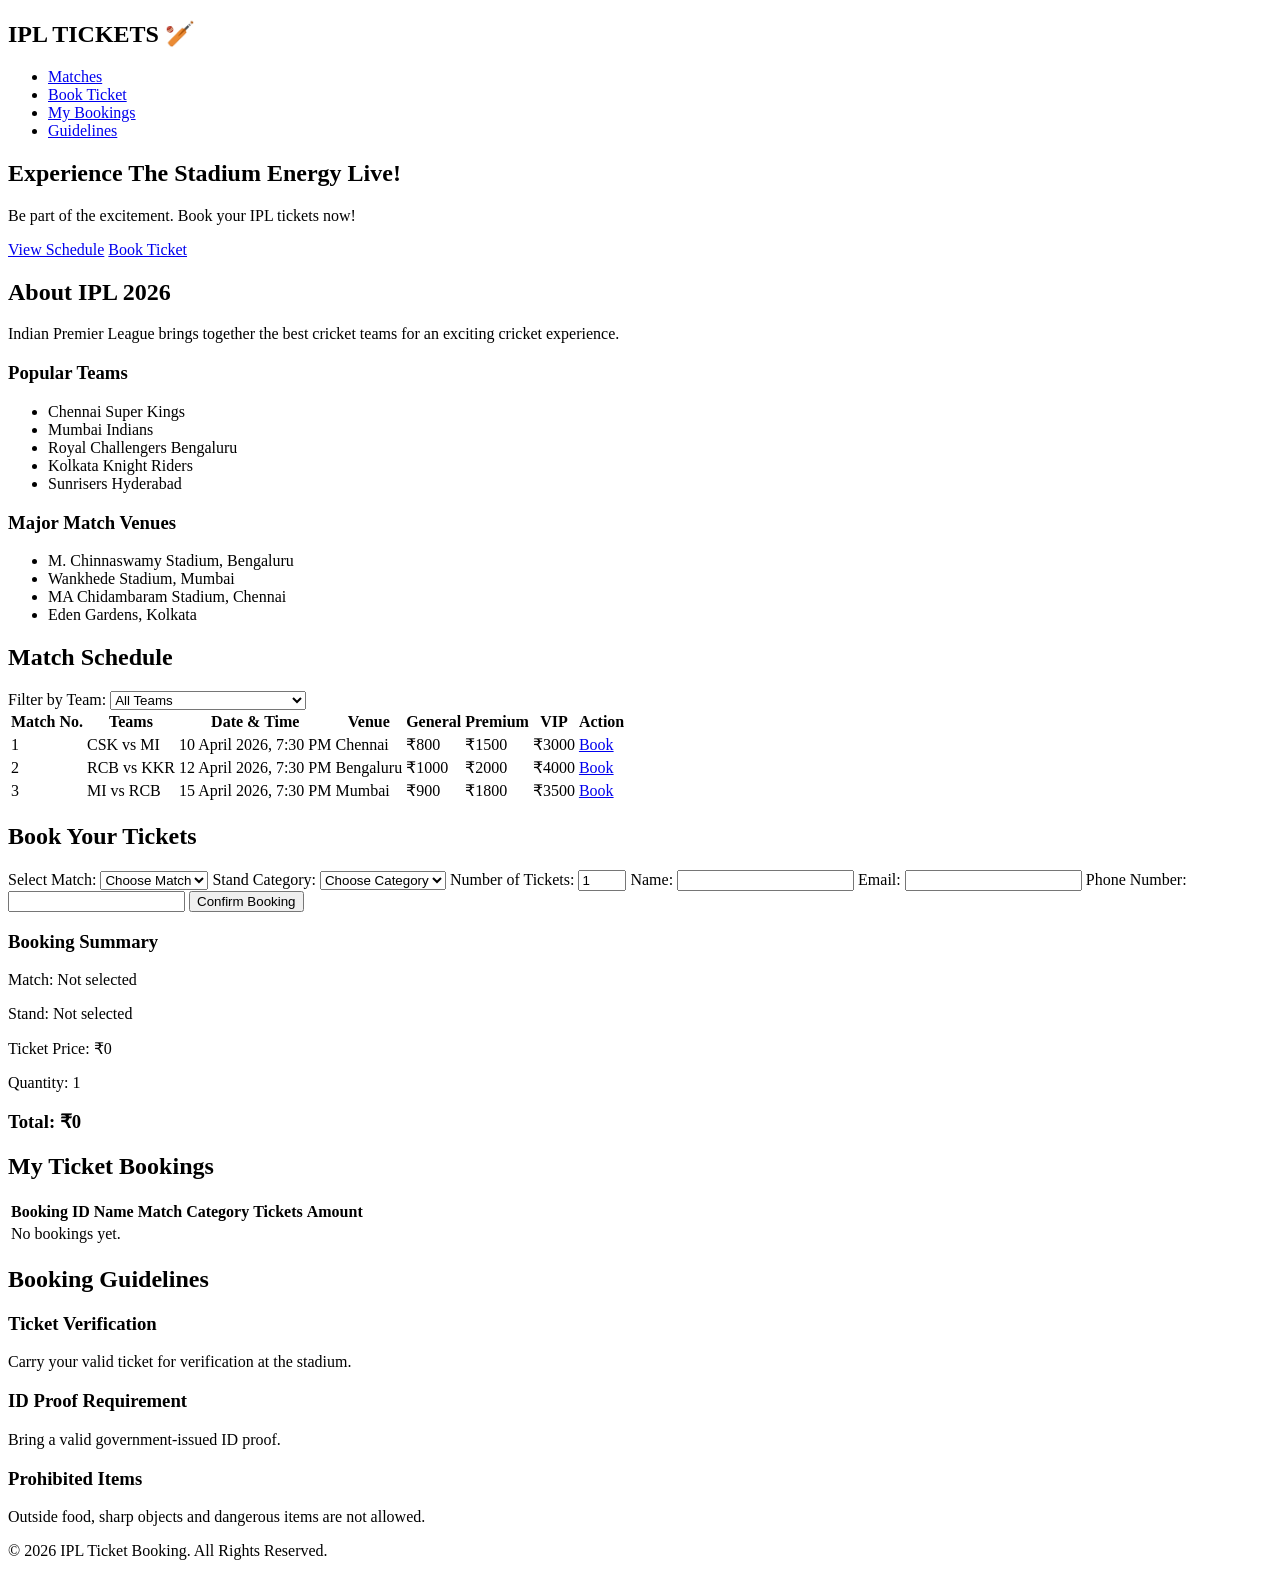
==== index.html @ a8ed9b59 "Complete Activity 1 HTML Structure" ====
<!DOCTYPE html>
<html lang="en">
<head>
    <meta charset="UTF-8">
    <meta name="viewport" content="width=device-width, initial-scale=1.0">
    <title>IPL 2026 Ticket Booking</title>
    <link rel="stylesheet" href="style.css">
</head>
<body>

<!-- Navigation Bar -->
<header>
    <nav>
        <h2>IPL TICKETS 🏏</h2>
        <ul>
            <li><a href="#matches">Matches</a></li>
            <li><a href="#booking">Book Ticket</a></li>
            <li><a href="#mybookings">My Bookings</a></li>
            <li><a href="#guidelines">Guidelines</a></li>
        </ul>
    </nav>
</header>

<!-- Hero Section -->
<section class="hero">
    <h1>Experience The Stadium Energy Live!</h1>
    <p>Be part of the excitement. Book your IPL tickets now!</p>
    <a href="#matches" class="btn">View Schedule</a>
    <a href="#booking" class="btn">Book Ticket</a>
</section>

<!-- About IPL -->
<section class="section" id="about">
    <h2>About IPL 2026</h2>
    <p>Indian Premier League brings together the best cricket teams
       for an exciting cricket experience.</p>

    <h3>Popular Teams</h3>
    <ul>
        <li>Chennai Super Kings</li>
        <li>Mumbai Indians</li>
        <li>Royal Challengers Bengaluru</li>
        <li>Kolkata Knight Riders</li>
        <li>Sunrisers Hyderabad</li>
    </ul>

    <h3>Major Match Venues</h3>
    <ul>
        <li>M. Chinnaswamy Stadium, Bengaluru</li>
        <li>Wankhede Stadium, Mumbai</li>
        <li>MA Chidambaram Stadium, Chennai</li>
        <li>Eden Gardens, Kolkata</li>
    </ul>
</section>

<!-- Match Schedule -->
<section class="section" id="matches">
    <h2>Match Schedule</h2>

    <label for="teamFilter">Filter by Team:</label>
    <select id="teamFilter" onchange="filterMatches()">
        <option value="all">All Teams</option>
        <option value="CSK">Chennai Super Kings</option>
        <option value="MI">Mumbai Indians</option>
        <option value="RCB">Royal Challengers Bengaluru</option>
        <option value="KKR">Kolkata Knight Riders</option>
    </select>

    <div class="table-container">
        <table id="matchTable">
            <thead>
                <tr>
                    <th>Match No.</th>
                    <th>Teams</th>
                    <th>Date & Time</th>
                    <th>Venue</th>
                    <th>General</th>
                    <th>Premium</th>
                    <th>VIP</th>
                    <th>Action</th>
                </tr>
            </thead>
            <tbody>
                <tr data-teams="CSK MI">
                    <td>1</td>
                    <td>CSK vs MI</td>
                    <td>10 April 2026, 7:30 PM</td>
                    <td>Chennai</td>
                    <td>₹800</td>
                    <td>₹1500</td>
                    <td>₹3000</td>
                    <td><a href="#booking" class="book-btn">Book</a></td>
                </tr>

                <tr data-teams="RCB KKR">
                    <td>2</td>
                    <td>RCB vs KKR</td>
                    <td>12 April 2026, 7:30 PM</td>
                    <td>Bengaluru</td>
                    <td>₹1000</td>
                    <td>₹2000</td>
                    <td>₹4000</td>
                    <td><a href="#booking" class="book-btn">Book</a></td>
                </tr>

                <tr data-teams="MI RCB">
                    <td>3</td>
                    <td>MI vs RCB</td>
                    <td>15 April 2026, 7:30 PM</td>
                    <td>Mumbai</td>
                    <td>₹900</td>
                    <td>₹1800</td>
                    <td>₹3500</td>
                    <td><a href="#booking" class="book-btn">Book</a></td>
                </tr>
            </tbody>
        </table>
    </div>
</section>

<!-- Booking Section -->
<section class="section" id="booking">
    <h2>Book Your Tickets</h2>

    <div class="booking-container">
        <form id="bookingForm">
            <label for="match">Select Match:</label>
            <select id="match" required>
                <option value="">Choose Match</option>
                <option value="CSK vs MI">CSK vs MI</option>
                <option value="RCB vs KKR">RCB vs KKR</option>
                <option value="MI vs RCB">MI vs RCB</option>
            </select>

            <label for="stand">Stand Category:</label>
            <select id="stand" required>
                <option value="">Choose Category</option>
                <option value="General">General - ₹800</option>
                <option value="Premium">Premium - ₹1500</option>
                <option value="VIP">VIP - ₹3000</option>
            </select>

            <label for="quantity">Number of Tickets:</label>
            <input type="number" id="quantity" min="1" max="10"
                   value="1" required>

            <label for="name">Name:</label>
            <input type="text" id="name" required>

            <label for="email">Email:</label>
            <input type="email" id="email" required>

            <label for="phone">Phone Number:</label>
            <input type="tel" id="phone" required>

            <button type="submit">Confirm Booking</button>
        </form>

        <!-- Booking Summary -->
        <div class="summary">
            <h3>Booking Summary</h3>
            <p>Match: <span id="summaryMatch">Not selected</span></p>
            <p>Stand: <span id="summaryStand">Not selected</span></p>
            <p>Ticket Price: ₹<span id="summaryPrice">0</span></p>
            <p>Quantity: <span id="summaryQuantity">1</span></p>
            <h3>Total: ₹<span id="total">0</span></h3>
        </div>
    </div>
</section>

<!-- My Bookings -->
<section class="section" id="mybookings">
    <h2>My Ticket Bookings</h2>

    <table>
        <thead>
            <tr>
                <th>Booking ID</th>
                <th>Name</th>
                <th>Match</th>
                <th>Category</th>
                <th>Tickets</th>
                <th>Amount</th>
            </tr>
        </thead>
        <tbody id="bookingRecords">
            <tr>
                <td colspan="6">No bookings yet.</td>
            </tr>
        </tbody>
    </table>
</section>

<!-- Guidelines -->
<section class="section" id="guidelines">
    <h2>Booking Guidelines</h2>

    <div class="guideline-container">
        <div class="card">
            <h3>Ticket Verification</h3>
            <p>Carry your valid ticket for verification at the stadium.</p>
        </div>

        <div class="card">
            <h3>ID Proof Requirement</h3>
            <p>Bring a valid government-issued ID proof.</p>
        </div>

        <div class="card">
            <h3>Prohibited Items</h3>
            <p>Outside food, sharp objects and dangerous items are not allowed.</p>
        </div>
    </div>
</section>

<!-- Footer -->
<footer>
    <p>&copy; 2026 IPL Ticket Booking. All Rights Reserved.</p>
</footer>

<script>
// Team Filter
function filterMatches() {
    let filter = document.getElementById("teamFilter").value;
    let rows = document.querySelectorAll("#matchTable tbody tr");

    rows.forEach(row => {
        let teams = row.dataset.teams;
        row.style.display =
            filter === "all" || teams.includes(filter) ? "" : "none";
    });
}

// Ticket Prices
const prices = {
    General: 800,
    Premium: 1500,
    VIP: 3000
};

// Update Booking Summary
function updateSummary() {
    let match = document.getElementById("match").value;
    let stand = document.getElementById("stand").value;
    let quantity = Number(document.getElementById("quantity").value) || 0;
    let price = prices[stand] || 0;

    document.getElementById("summaryMatch").textContent =
        match || "Not selected";
    document.getElementById("summaryStand").textContent =
        stand || "Not selected";
    document.getElementById("summaryPrice").textContent = price;
    document.getElementById("summaryQuantity").textContent = quantity;
    document.getElementById("total").textContent = price * quantity;
}

document.getElementById("bookingForm").addEventListener("input", updateSummary);

// Save Booking in Table
document.getElementById("bookingForm").addEventListener("submit", function(e) {
    e.preventDefault();

    let match = document.getElementById("match").value;
    let stand = document.getElementById("stand").value;
    let quantity = Number(document.getElementById("quantity").value);
    let name = document.getElementById("name").value;
    let amount = prices[stand] * quantity;

    let table = document.getElementById("bookingRecords");

    if (table.querySelector("td[colspan]")) {
        table.innerHTML = "";
    }

    let row = table.insertRow();
    row.innerHTML = `
        <td>${Date.now()}</td>
        <td></td>
        <td></td>
        <td></td>
        <td>${quantity}</td>
        <td>₹${amount}</td>
    `;

    row.cells[1].textContent = name;
    row.cells[2].textContent = match;
    row.cells[3].textContent = stand;

    alert("Booking added successfully!");
    this.reset();
    updateSummary();
});

updateSummary();
</script>

</body>
</html>
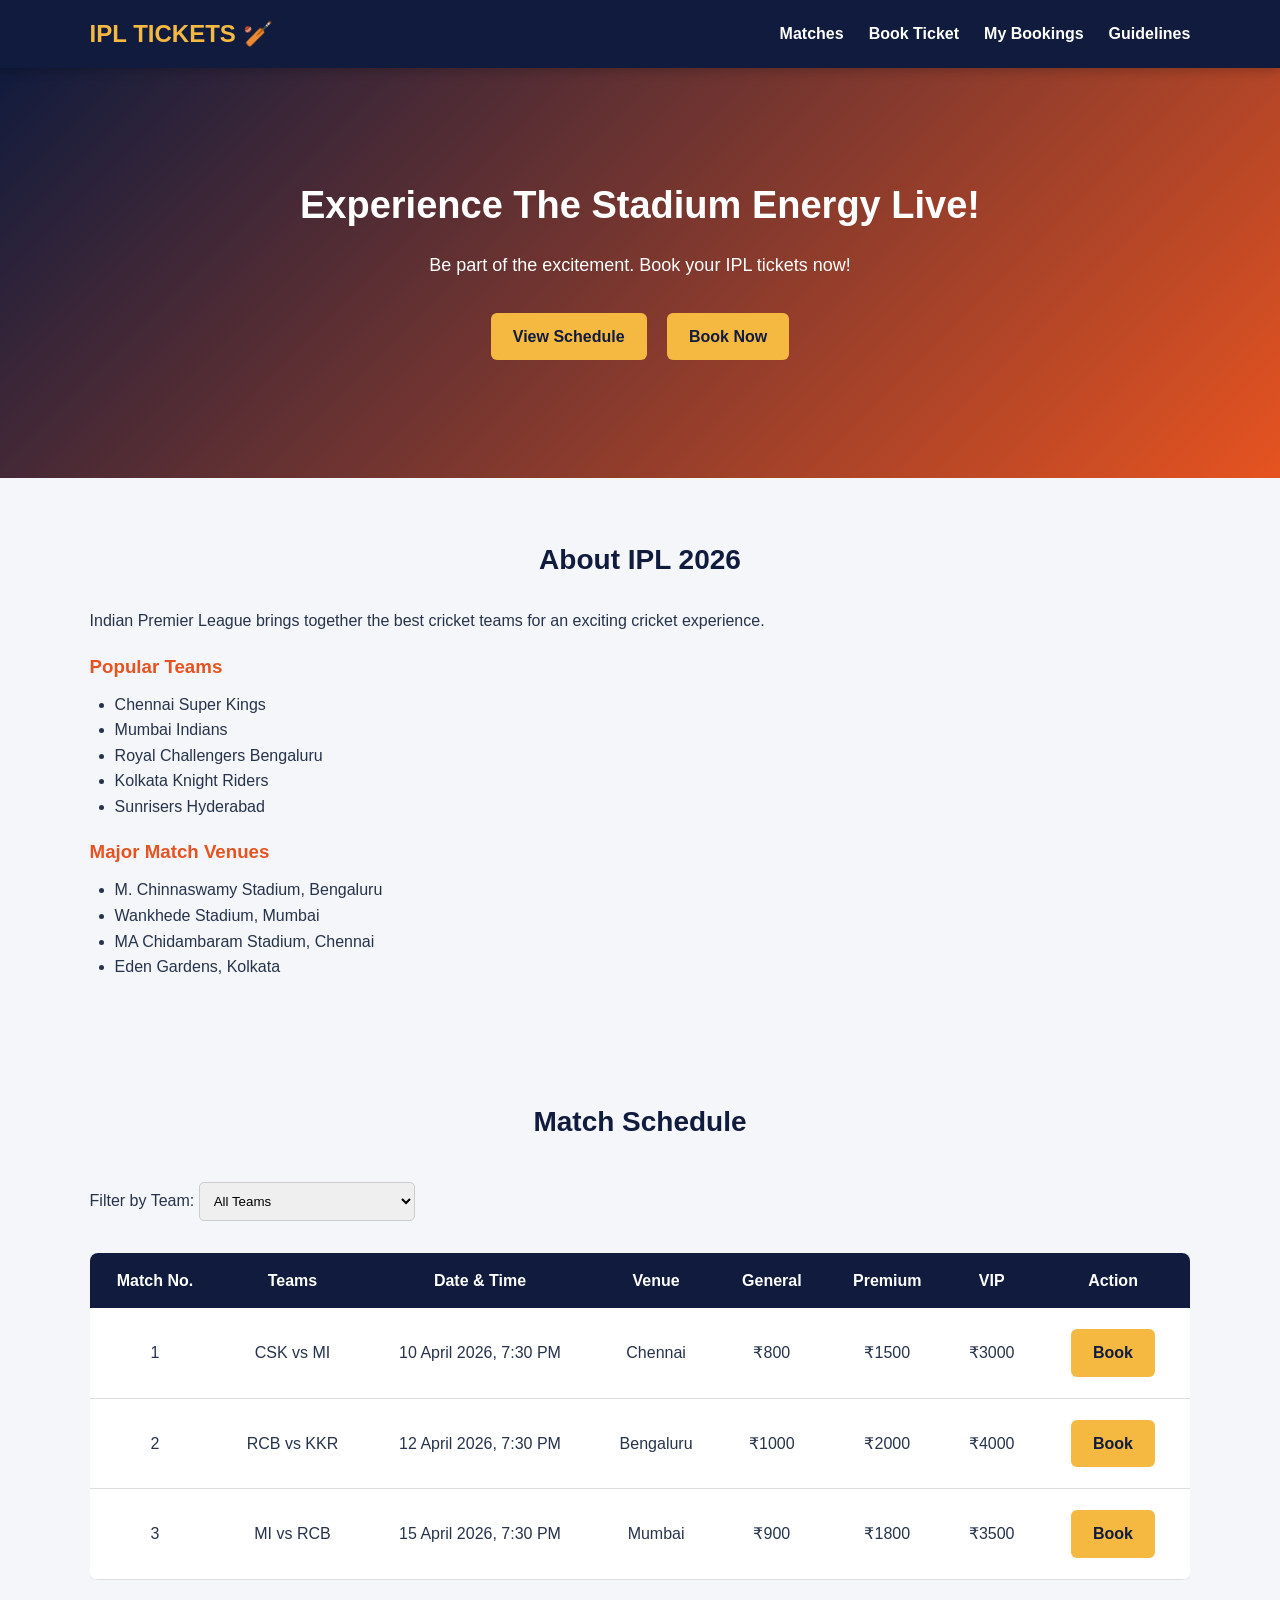
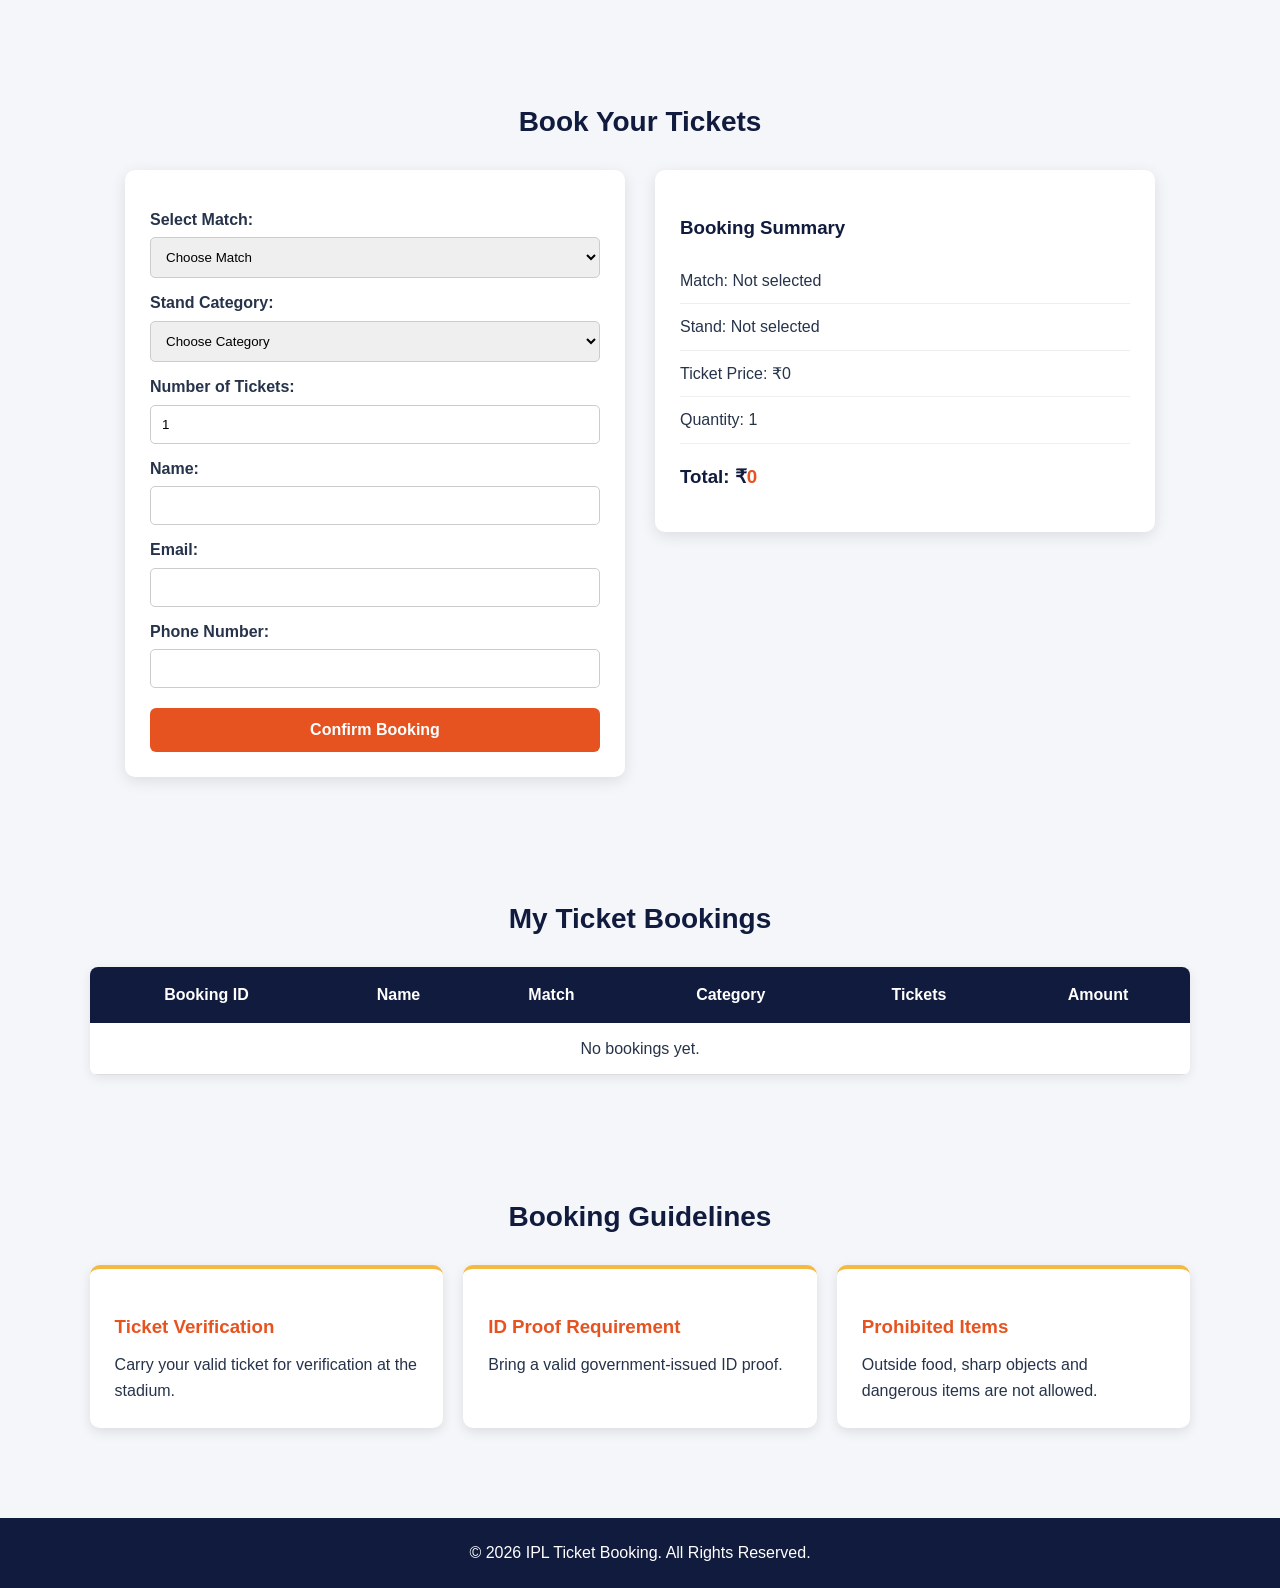
==== commit e4c18aa6: "Complete Activity 3 Booking Form with HTML5 Validation" ====
--- a/index.html
+++ b/index.html
@@ -1,3 +1,6 @@
+
+
+
 
 <!DOCTYPE html>
 <html lang="en">
@@ -15,7 +18,7 @@
         <h2>IPL TICKETS 🏏</h2>
         <ul>
             <li><a href="#matches">Matches</a></li>
-            <li><a href="#booking">Book Ticket</a></li>
+            <li><a href="booking.html">Book Ticket</a></li>
             <li><a href="#mybookings">My Bookings</a></li>
             <li><a href="#guidelines">Guidelines</a></li>
         </ul>
@@ -27,14 +30,16 @@
     <h1>Experience The Stadium Energy Live!</h1>
     <p>Be part of the excitement. Book your IPL tickets now!</p>
     <a href="#matches" class="btn">View Schedule</a>
-    <a href="#booking" class="btn">Book Ticket</a>
+    <a href="booking.html" class="btn">Book Now</a>
 </section>
 
 <!-- About IPL -->
 <section class="section" id="about">
     <h2>About IPL 2026</h2>
-    <p>Indian Premier League brings together the best cricket teams
-       for an exciting cricket experience.</p>
+    <p>
+        Indian Premier League brings together the best cricket teams
+        for an exciting cricket experience.
+    </p>
 
     <h3>Popular Teams</h3>
     <ul>
@@ -81,6 +86,7 @@
                     <th>Action</th>
                 </tr>
             </thead>
+
             <tbody>
                 <tr data-teams="CSK MI">
                     <td>1</td>
@@ -90,7 +96,7 @@
                     <td>₹800</td>
                     <td>₹1500</td>
                     <td>₹3000</td>
-                    <td><a href="#booking" class="book-btn">Book</a></td>
+                    <td><a href="booking.html" class="book-btn">Book</a></td>
                 </tr>
 
                 <tr data-teams="RCB KKR">
@@ -101,7 +107,7 @@
                     <td>₹1000</td>
                     <td>₹2000</td>
                     <td>₹4000</td>
-                    <td><a href="#booking" class="book-btn">Book</a></td>
+                    <td><a href="booking.html" class="book-btn">Book</a></td>
                 </tr>
 
                 <tr data-teams="MI RCB">
@@ -112,7 +118,7 @@
                     <td>₹900</td>
                     <td>₹1800</td>
                     <td>₹3500</td>
-                    <td><a href="#booking" class="book-btn">Book</a></td>
+                    <td><a href="booking.html" class="book-btn">Book</a></td>
                 </tr>
             </tbody>
         </table>
@@ -124,7 +130,9 @@
     <h2>Book Your Tickets</h2>
 
     <div class="booking-container">
+
         <form id="bookingForm">
+
             <label for="match">Select Match:</label>
             <select id="match" required>
                 <option value="">Choose Match</option>
@@ -155,6 +163,7 @@
             <input type="tel" id="phone" required>
 
             <button type="submit">Confirm Booking</button>
+
         </form>
 
         <!-- Booking Summary -->
@@ -166,6 +175,7 @@
             <p>Quantity: <span id="summaryQuantity">1</span></p>
             <h3>Total: ₹<span id="total">0</span></h3>
         </div>
+
     </div>
 </section>
 
@@ -184,6 +194,7 @@
                 <th>Amount</th>
             </tr>
         </thead>
+
         <tbody id="bookingRecords">
             <tr>
                 <td colspan="6">No bookings yet.</td>
@@ -197,6 +208,7 @@
     <h2>Booking Guidelines</h2>
 
     <div class="guideline-container">
+
         <div class="card">
             <h3>Ticket Verification</h3>
             <p>Carry your valid ticket for verification at the stadium.</p>
@@ -211,6 +223,7 @@
             <h3>Prohibited Items</h3>
             <p>Outside food, sharp objects and dangerous items are not allowed.</p>
         </div>
+
     </div>
 </section>
 
@@ -220,6 +233,7 @@
 </footer>
 
 <script>
+
 // Team Filter
 function filterMatches() {
     let filter = document.getElementById("teamFilter").value;
@@ -227,6 +241,7 @@
 
     rows.forEach(row => {
         let teams = row.dataset.teams;
+
         row.style.display =
             filter === "all" || teams.includes(filter) ? "" : "none";
     });
@@ -248,8 +263,10 @@
 
     document.getElementById("summaryMatch").textContent =
         match || "Not selected";
+
     document.getElementById("summaryStand").textContent =
         stand || "Not selected";
+
     document.getElementById("summaryPrice").textContent = price;
     document.getElementById("summaryQuantity").textContent = quantity;
     document.getElementById("total").textContent = price * quantity;
@@ -274,6 +291,7 @@
     }
 
     let row = table.insertRow();
+
     row.innerHTML = `
         <td>${Date.now()}</td>
         <td></td>
@@ -288,11 +306,13 @@
     row.cells[3].textContent = stand;
 
     alert("Booking added successfully!");
+
     this.reset();
     updateSummary();
 });
 
 updateSummary();
+
 </script>
 
 </body>
--- a/style.css
+++ b/style.css
@@ -0,0 +1,310 @@
+
+/* ===== CSS VARIABLES ===== */
+:root {
+    --primary: #101b3d;
+    --accent: #f5b942;
+    --orange: #e65320;
+    --background: #f4f6fa;
+    --text: #26334a;
+    --white: #ffffff;
+}
+
+/* ===== GENERAL STYLING ===== */
+* {
+    margin: 0;
+    padding: 0;
+    box-sizing: border-box;
+    font-family: Arial, sans-serif;
+}
+
+html {
+    scroll-behavior: smooth;
+    scroll-padding-top: 90px;
+}
+
+body {
+    background: var(--background);
+    color: var(--text);
+    line-height: 1.6;
+}
+
+/* ===== NAVIGATION BAR ===== */
+header {
+    background: var(--primary);
+    position: fixed;
+    top: 0;
+    left: 0;
+    width: 100%;
+    z-index: 1000;
+    box-shadow: 0 3px 10px rgba(0,0,0,0.2);
+}
+
+nav {
+    display: flex;
+    justify-content: space-between;
+    align-items: center;
+    padding: 15px 7%;
+}
+
+nav h2 {
+    color: var(--accent);
+}
+
+nav ul {
+    display: flex;
+    list-style: none;
+    gap: 25px;
+}
+
+nav ul li a {
+    color: var(--white);
+    text-decoration: none;
+    font-weight: bold;
+    transition: 0.3s;
+}
+
+nav ul li a:hover {
+    color: var(--accent);
+}
+
+/* ===== HERO SECTION ===== */
+.hero {
+    margin-top: 65px;
+    min-height: 400px;
+    background: linear-gradient(
+        135deg,
+        var(--primary),
+        var(--orange)
+    );
+    color: var(--white);
+    text-align: center;
+    padding: 110px 20px;
+}
+
+.hero h1 {
+    font-size: 38px;
+    margin-bottom: 15px;
+}
+
+.hero p {
+    margin-bottom: 25px;
+    font-size: 18px;
+}
+
+/* ===== BUTTONS ===== */
+.btn, .book-btn {
+    display: inline-block;
+    background: var(--accent);
+    color: var(--primary);
+    padding: 11px 22px;
+    margin: 8px;
+    border-radius: 6px;
+    text-decoration: none;
+    font-weight: bold;
+    transition: 0.3s;
+}
+
+.btn:hover, .book-btn:hover {
+    background: var(--white);
+    transform: translateY(-3px);
+}
+
+/* ===== GENERAL SECTIONS ===== */
+.section {
+    padding: 60px 7%;
+}
+
+.section h2 {
+    color: var(--primary);
+    text-align: center;
+    margin-bottom: 25px;
+    font-size: 28px;
+}
+
+.section h3 {
+    color: var(--orange);
+    margin: 18px 0 10px;
+}
+
+.section ul {
+    padding-left: 25px;
+}
+
+/* ===== MATCH TABLE ===== */
+.table-container {
+    overflow-x: auto;
+    margin-top: 20px;
+}
+
+table {
+    width: 100%;
+    border-collapse: collapse;
+    background: var(--white);
+    box-shadow: 0 3px 12px rgba(0,0,0,0.08);
+    border-radius: 8px;
+    overflow: hidden;
+}
+
+th {
+    background: var(--primary);
+    color: var(--white);
+    padding: 15px;
+}
+
+td {
+    padding: 13px;
+    text-align: center;
+    border-bottom: 1px solid #ddd;
+}
+
+tr:hover {
+    background: #fff5df;
+}
+
+/* ===== TEAM FILTER ===== */
+#teamFilter {
+    padding: 10px;
+    margin: 12px 0;
+    border: 1px solid #ccc;
+    border-radius: 5px;
+}
+
+/* ===== BOOKING SECTION ===== */
+.booking-container {
+    display: flex;
+    gap: 30px;
+    align-items: flex-start;
+    justify-content: center;
+    flex-wrap: wrap;
+}
+
+form, .summary {
+    background: var(--white);
+    padding: 25px;
+    border-radius: 10px;
+    box-shadow: 0 4px 15px rgba(0,0,0,0.1);
+    flex: 1;
+    min-width: 280px;
+    max-width: 500px;
+}
+
+form label {
+    display: block;
+    margin: 12px 0 5px;
+    font-weight: bold;
+}
+
+form input, form select {
+    width: 100%;
+    padding: 11px;
+    border: 1px solid #ccc;
+    border-radius: 5px;
+    outline: none;
+}
+
+form input:focus, form select:focus {
+    border-color: var(--orange);
+}
+
+form button {
+    width: 100%;
+    background: var(--orange);
+    color: var(--white);
+    border: none;
+    padding: 13px;
+    margin-top: 20px;
+    border-radius: 6px;
+    font-size: 16px;
+    font-weight: bold;
+    cursor: pointer;
+    transition: 0.3s;
+}
+
+form button:hover {
+    background: var(--primary);
+}
+
+/* ===== BOOKING SUMMARY ===== */
+.summary h3 {
+    color: var(--primary);
+    margin-bottom: 15px;
+}
+
+.summary p {
+    padding: 10px 0;
+    border-bottom: 1px solid #eee;
+}
+
+#total {
+    color: var(--orange);
+    font-weight: bold;
+}
+
+/* ===== GUIDELINES CARDS ===== */
+.guideline-container {
+    display: flex;
+    gap: 20px;
+    flex-wrap: wrap;
+    justify-content: center;
+}
+
+.card {
+    background: var(--white);
+    padding: 25px;
+    border-radius: 10px;
+    flex: 1;
+    min-width: 220px;
+    box-shadow: 0 4px 12px rgba(0,0,0,0.1);
+    border-top: 4px solid var(--accent);
+    transition: 0.3s;
+}
+
+.card:hover {
+    transform: translateY(-5px);
+}
+
+/* ===== FOOTER ===== */
+footer {
+    background: var(--primary);
+    color: var(--white);
+    text-align: center;
+    padding: 22px;
+    margin-top: 30px;
+}
+
+/* ===== RESPONSIVE DESIGN ===== */
+@media (max-width: 768px) {
+    nav {
+        flex-direction: column;
+        gap: 12px;
+    }
+
+    nav ul {
+        flex-wrap: wrap;
+        justify-content: center;
+        gap: 12px;
+    }
+
+    .hero {
+        margin-top: 110px;
+        padding: 80px 15px 70px;
+    }
+
+    .hero h1 {
+        font-size: 27px;
+    }
+
+    .section {
+        padding: 40px 5%;
+    }
+
+    .booking-container {
+        flex-direction: column;
+        align-items: stretch;
+    }
+
+    form, .summary {
+        max-width: 100%;
+        width: 100%;
+    }
+}
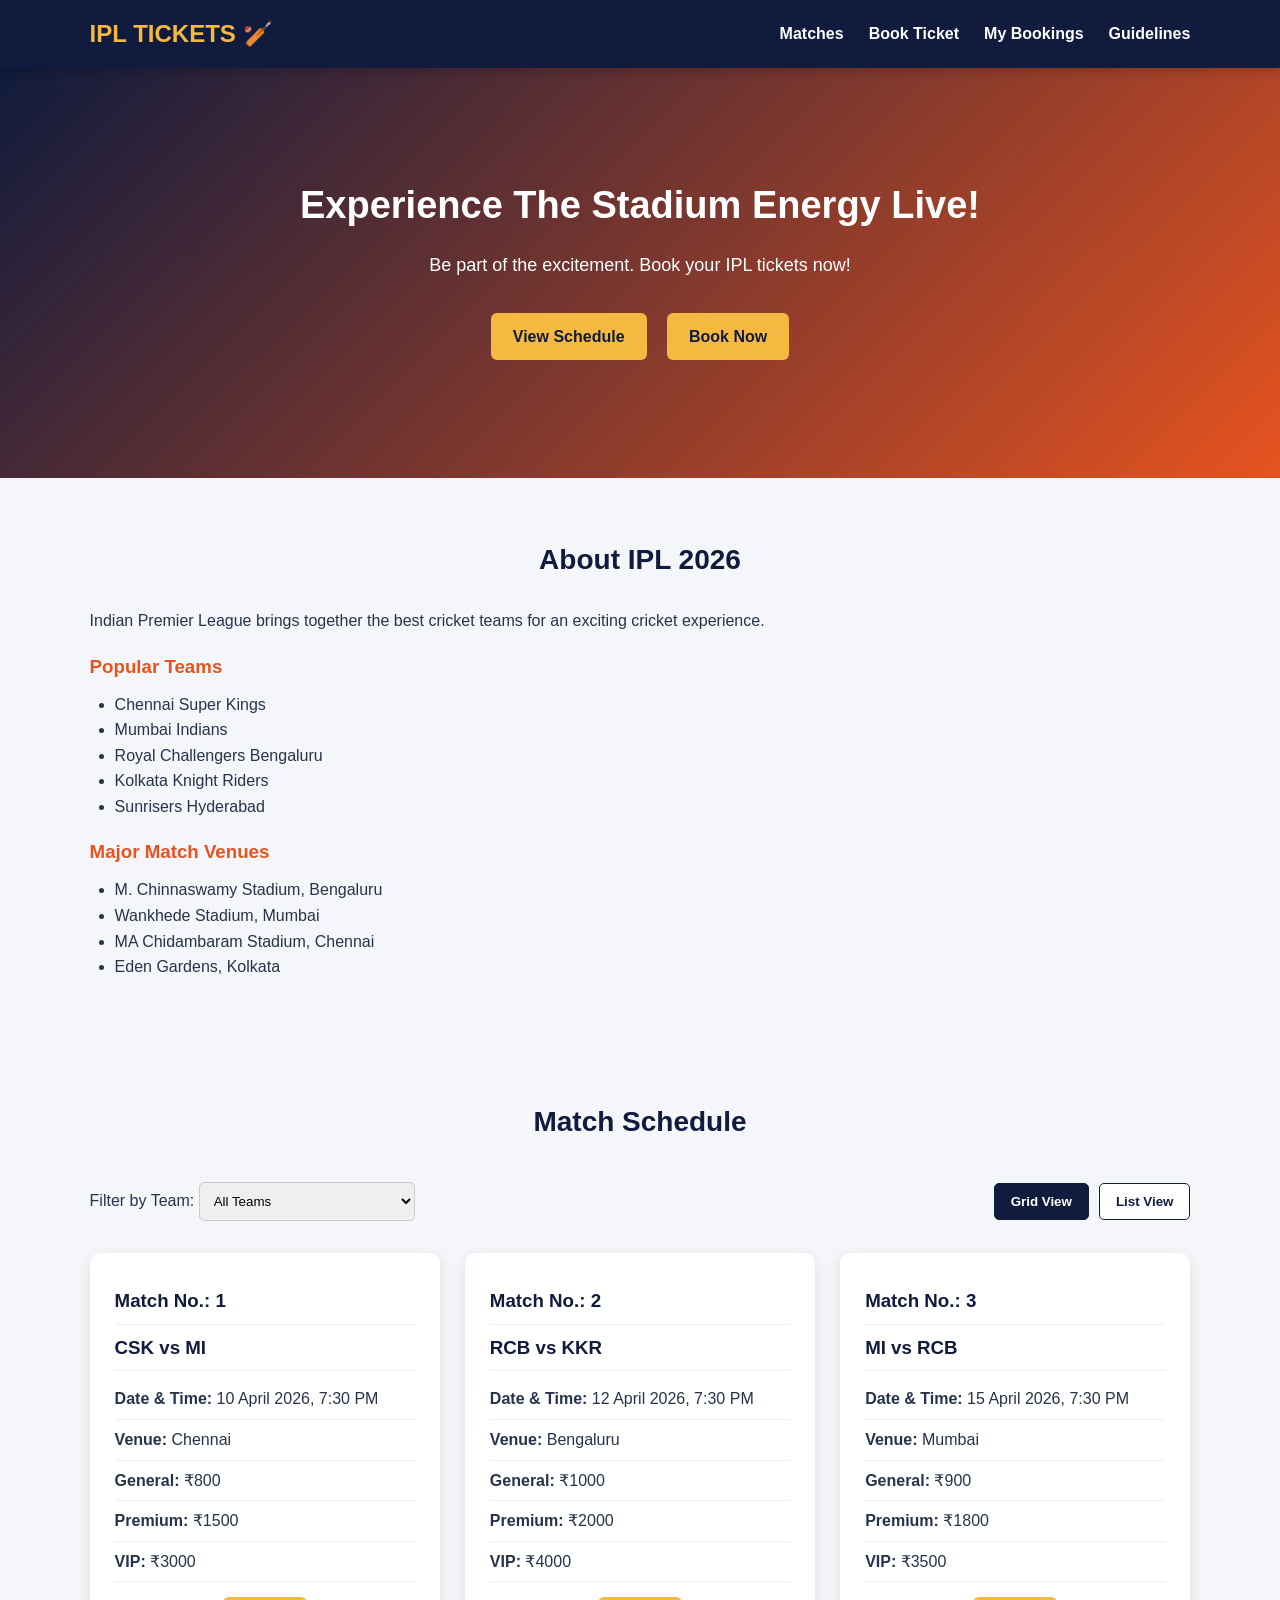
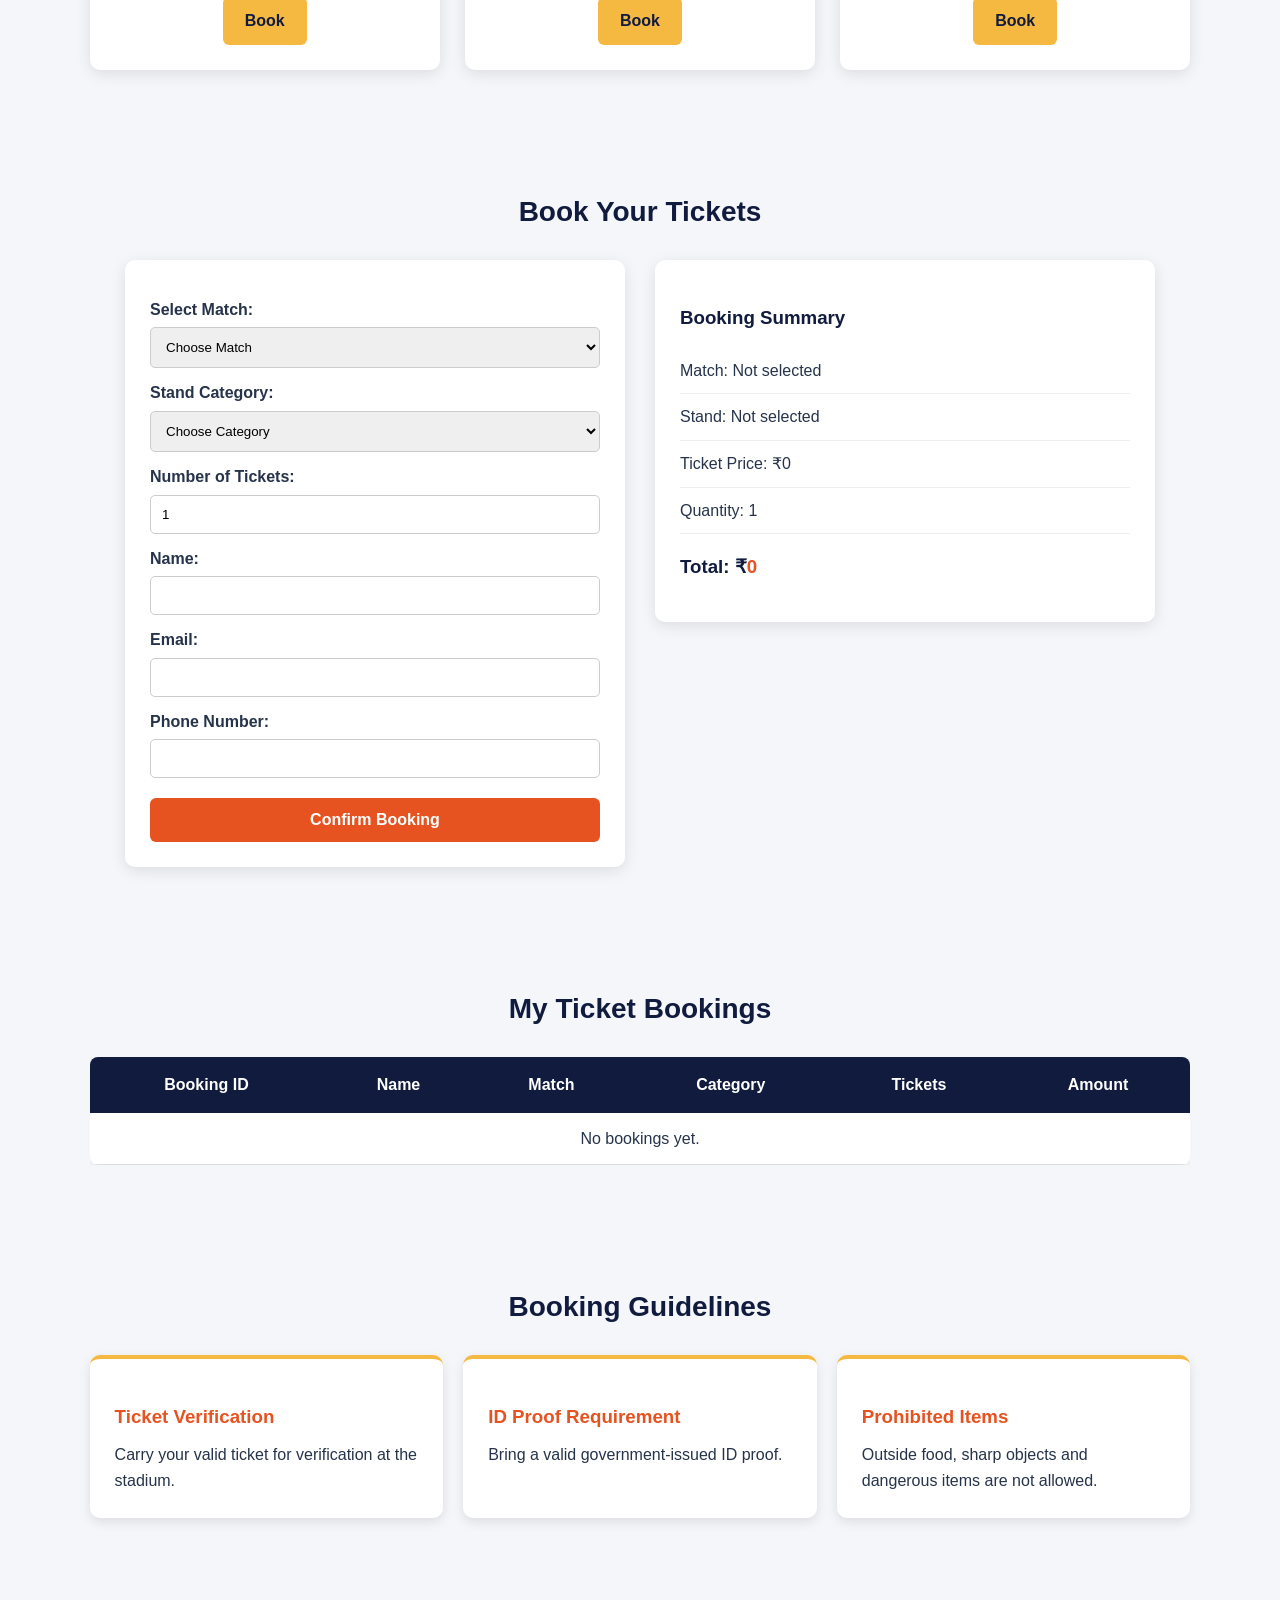
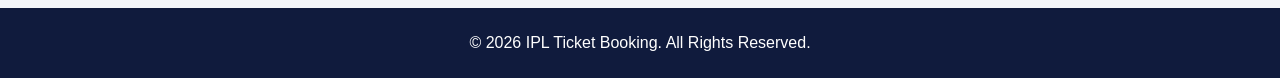
==== commit e21607a3: "Complete Activity 8 - Responsive Layout" ====
--- a/index.html
+++ b/index.html
@@ -1,6 +1,3 @@
-
-
-
 
 <!DOCTYPE html>
 <html lang="en">
@@ -8,15 +5,25 @@
     <meta charset="UTF-8">
     <meta name="viewport" content="width=device-width, initial-scale=1.0">
     <title>IPL 2026 Ticket Booking</title>
+
     <link rel="stylesheet" href="style.css">
+    <script src="app.js" defer></script>
 </head>
+
 <body>
 
 <!-- Navigation Bar -->
 <header>
     <nav>
         <h2>IPL TICKETS 🏏</h2>
-        <ul>
+
+        <button class="menu-toggle" id="menuToggle"
+                aria-label="Toggle navigation"
+                aria-expanded="false">
+            ☰
+        </button>
+
+        <ul id="navMenu">
             <li><a href="#matches">Matches</a></li>
             <li><a href="booking.html">Book Ticket</a></li>
             <li><a href="#mybookings">My Bookings</a></li>
@@ -29,6 +36,7 @@
 <section class="hero">
     <h1>Experience The Stadium Energy Live!</h1>
     <p>Be part of the excitement. Book your IPL tickets now!</p>
+
     <a href="#matches" class="btn">View Schedule</a>
     <a href="booking.html" class="btn">Book Now</a>
 </section>
@@ -36,6 +44,7 @@
 <!-- About IPL -->
 <section class="section" id="about">
     <h2>About IPL 2026</h2>
+
     <p>
         Indian Premier League brings together the best cricket teams
         for an exciting cricket experience.
@@ -63,65 +72,65 @@
 <section class="section" id="matches">
     <h2>Match Schedule</h2>
 
-    <label for="teamFilter">Filter by Team:</label>
-    <select id="teamFilter" onchange="filterMatches()">
-        <option value="all">All Teams</option>
-        <option value="CSK">Chennai Super Kings</option>
-        <option value="MI">Mumbai Indians</option>
-        <option value="RCB">Royal Challengers Bengaluru</option>
-        <option value="KKR">Kolkata Knight Riders</option>
-    </select>
-
-    <div class="table-container">
-        <table id="matchTable">
-            <thead>
-                <tr>
-                    <th>Match No.</th>
-                    <th>Teams</th>
-                    <th>Date & Time</th>
-                    <th>Venue</th>
-                    <th>General</th>
-                    <th>Premium</th>
-                    <th>VIP</th>
-                    <th>Action</th>
-                </tr>
-            </thead>
-
-            <tbody>
-                <tr data-teams="CSK MI">
-                    <td>1</td>
-                    <td>CSK vs MI</td>
-                    <td>10 April 2026, 7:30 PM</td>
-                    <td>Chennai</td>
-                    <td>₹800</td>
-                    <td>₹1500</td>
-                    <td>₹3000</td>
-                    <td><a href="booking.html" class="book-btn">Book</a></td>
-                </tr>
-
-                <tr data-teams="RCB KKR">
-                    <td>2</td>
-                    <td>RCB vs KKR</td>
-                    <td>12 April 2026, 7:30 PM</td>
-                    <td>Bengaluru</td>
-                    <td>₹1000</td>
-                    <td>₹2000</td>
-                    <td>₹4000</td>
-                    <td><a href="booking.html" class="book-btn">Book</a></td>
-                </tr>
-
-                <tr data-teams="MI RCB">
-                    <td>3</td>
-                    <td>MI vs RCB</td>
-                    <td>15 April 2026, 7:30 PM</td>
-                    <td>Mumbai</td>
-                    <td>₹900</td>
-                    <td>₹1800</td>
-                    <td>₹3500</td>
-                    <td><a href="booking.html" class="book-btn">Book</a></td>
-                </tr>
-            </tbody>
-        </table>
+    <div class="match-controls">
+        <div>
+            <label for="teamFilter">Filter by Team:</label>
+
+            <select id="teamFilter">
+                <option value="all">All Teams</option>
+                <option value="CSK">Chennai Super Kings</option>
+                <option value="MI">Mumbai Indians</option>
+                <option value="RCB">Royal Challengers Bengaluru</option>
+                <option value="KKR">Kolkata Knight Riders</option>
+            </select>
+        </div>
+
+        <div class="view-controls">
+            <button type="button" id="gridViewBtn" class="active-view">
+                Grid View
+            </button>
+
+            <button type="button" id="listViewBtn">
+                List View
+            </button>
+        </div>
+    </div>
+
+    <div class="match-grid" id="matchGrid">
+
+        <div class="match-card" data-teams="CSK MI">
+            <h3>Match No.: 1</h3>
+            <h3>CSK vs MI</h3>
+            <p><strong>Date & Time:</strong> 10 April 2026, 7:30 PM</p>
+            <p><strong>Venue:</strong> Chennai</p>
+            <p><strong>General:</strong> ₹800</p>
+            <p><strong>Premium:</strong> ₹1500</p>
+            <p><strong>VIP:</strong> ₹3000</p>
+            <a href="#booking" class="book-btn">Book</a>
+        </div>
+
+        <div class="match-card" data-teams="RCB KKR">
+            <h3>Match No.: 2</h3>
+            <h3>RCB vs KKR</h3>
+            <p><strong>Date & Time:</strong> 12 April 2026, 7:30 PM</p>
+            <p><strong>Venue:</strong> Bengaluru</p>
+            <p><strong>General:</strong> ₹1000</p>
+            <p><strong>Premium:</strong> ₹2000</p>
+            <p><strong>VIP:</strong> ₹4000</p>
+            <a href="#booking" class="book-btn">Book</a>
+        </div>
+
+        <div class="match-card" data-teams="MI RCB">
+            <h3>Match No.: 3</h3>
+            <h3>MI vs RCB</h3>
+            <p><strong>Date & Time:</strong> 15 April 2026, 7:30 PM</p>
+            <p><strong>Venue:</strong> Mumbai</p>
+            <p><strong>General:</strong> ₹900</p>
+            <p><strong>Premium:</strong> ₹1800</p>
+            <p><strong>VIP:</strong> ₹3500</p>
+            <a href="#booking" class="book-btn">Book</a>
+        </div>
+
     </div>
 </section>
 
@@ -169,10 +178,12 @@
         <!-- Booking Summary -->
         <div class="summary">
             <h3>Booking Summary</h3>
+
             <p>Match: <span id="summaryMatch">Not selected</span></p>
             <p>Stand: <span id="summaryStand">Not selected</span></p>
             <p>Ticket Price: ₹<span id="summaryPrice">0</span></p>
             <p>Quantity: <span id="summaryQuantity">1</span></p>
+
             <h3>Total: ₹<span id="total">0</span></h3>
         </div>
 
@@ -183,24 +194,26 @@
 <section class="section" id="mybookings">
     <h2>My Ticket Bookings</h2>
 
-    <table>
-        <thead>
-            <tr>
-                <th>Booking ID</th>
-                <th>Name</th>
-                <th>Match</th>
-                <th>Category</th>
-                <th>Tickets</th>
-                <th>Amount</th>
-            </tr>
-        </thead>
-
-        <tbody id="bookingRecords">
-            <tr>
-                <td colspan="6">No bookings yet.</td>
-            </tr>
-        </tbody>
-    </table>
+    <div class="table-container">
+        <table>
+            <thead>
+                <tr>
+                    <th>Booking ID</th>
+                    <th>Name</th>
+                    <th>Match</th>
+                    <th>Category</th>
+                    <th>Tickets</th>
+                    <th>Amount</th>
+                </tr>
+            </thead>
+
+            <tbody id="bookingRecords">
+                <tr>
+                    <td colspan="6">No bookings yet.</td>
+                </tr>
+            </tbody>
+        </table>
+    </div>
 </section>
 
 <!-- Guidelines -->
@@ -232,88 +245,5 @@
     <p>&copy; 2026 IPL Ticket Booking. All Rights Reserved.</p>
 </footer>
 
-<script>
-
-// Team Filter
-function filterMatches() {
-    let filter = document.getElementById("teamFilter").value;
-    let rows = document.querySelectorAll("#matchTable tbody tr");
-
-    rows.forEach(row => {
-        let teams = row.dataset.teams;
-
-        row.style.display =
-            filter === "all" || teams.includes(filter) ? "" : "none";
-    });
-}
-
-// Ticket Prices
-const prices = {
-    General: 800,
-    Premium: 1500,
-    VIP: 3000
-};
-
-// Update Booking Summary
-function updateSummary() {
-    let match = document.getElementById("match").value;
-    let stand = document.getElementById("stand").value;
-    let quantity = Number(document.getElementById("quantity").value) || 0;
-    let price = prices[stand] || 0;
-
-    document.getElementById("summaryMatch").textContent =
-        match || "Not selected";
-
-    document.getElementById("summaryStand").textContent =
-        stand || "Not selected";
-
-    document.getElementById("summaryPrice").textContent = price;
-    document.getElementById("summaryQuantity").textContent = quantity;
-    document.getElementById("total").textContent = price * quantity;
-}
-
-document.getElementById("bookingForm").addEventListener("input", updateSummary);
-
-// Save Booking in Table
-document.getElementById("bookingForm").addEventListener("submit", function(e) {
-    e.preventDefault();
-
-    let match = document.getElementById("match").value;
-    let stand = document.getElementById("stand").value;
-    let quantity = Number(document.getElementById("quantity").value);
-    let name = document.getElementById("name").value;
-    let amount = prices[stand] * quantity;
-
-    let table = document.getElementById("bookingRecords");
-
-    if (table.querySelector("td[colspan]")) {
-        table.innerHTML = "";
-    }
-
-    let row = table.insertRow();
-
-    row.innerHTML = `
-        <td>${Date.now()}</td>
-        <td></td>
-        <td></td>
-        <td></td>
-        <td>${quantity}</td>
-        <td>₹${amount}</td>
-    `;
-
-    row.cells[1].textContent = name;
-    row.cells[2].textContent = match;
-    row.cells[3].textContent = stand;
-
-    alert("Booking added successfully!");
-
-    this.reset();
-    updateSummary();
-});
-
-updateSummary();
-
-</script>
-
 </body>
 </html>
--- a/style.css
+++ b/style.css
@@ -28,6 +28,10 @@
     line-height: 1.6;
 }
 
+section {
+    scroll-margin-top: 85px;
+}
+
 /* ===== NAVIGATION BAR ===== */
 header {
     background: var(--primary);
@@ -36,7 +40,7 @@
     left: 0;
     width: 100%;
     z-index: 1000;
-    box-shadow: 0 3px 10px rgba(0,0,0,0.2);
+    box-shadow: 0 3px 10px rgba(0, 0, 0, 0.2);
 }
 
 nav {
@@ -65,6 +69,16 @@
 
 nav ul li a:hover {
     color: var(--accent);
+}
+
+/* Hamburger button */
+.menu-toggle {
+    display: none;
+    background: transparent;
+    color: var(--white);
+    border: none;
+    font-size: 28px;
+    cursor: pointer;
 }
 
 /* ===== HERO SECTION ===== */
@@ -92,7 +106,8 @@
 }
 
 /* ===== BUTTONS ===== */
-.btn, .book-btn {
+.btn,
+.book-btn {
     display: inline-block;
     background: var(--accent);
     color: var(--primary);
@@ -104,7 +119,8 @@
     transition: 0.3s;
 }
 
-.btn:hover, .book-btn:hover {
+.btn:hover,
+.book-btn:hover {
     background: var(--white);
     transform: translateY(-3px);
 }
@@ -130,43 +146,134 @@
     padding-left: 25px;
 }
 
-/* ===== MATCH TABLE ===== */
-.table-container {
-    overflow-x: auto;
-    margin-top: 20px;
-}
-
-table {
-    width: 100%;
-    border-collapse: collapse;
-    background: var(--white);
-    box-shadow: 0 3px 12px rgba(0,0,0,0.08);
-    border-radius: 8px;
-    overflow: hidden;
-}
-
-th {
-    background: var(--primary);
-    color: var(--white);
-    padding: 15px;
-}
-
-td {
-    padding: 13px;
-    text-align: center;
-    border-bottom: 1px solid #ddd;
-}
-
-tr:hover {
-    background: #fff5df;
-}
-
-/* ===== TEAM FILTER ===== */
+/* ===== MATCH CONTROLS ===== */
+.match-controls {
+    display: flex;
+    justify-content: space-between;
+    align-items: center;
+    flex-wrap: wrap;
+    gap: 15px;
+    margin: 20px 0;
+}
+
 #teamFilter {
     padding: 10px;
     margin: 12px 0;
     border: 1px solid #ccc;
     border-radius: 5px;
+    min-width: 180px;
+}
+
+/* ===== MATCH CARDS - CSS GRID ===== */
+.match-grid {
+    display: grid;
+    grid-template-columns: repeat(3, minmax(0, 1fr));
+    gap: 25px;
+    margin-top: 20px;
+}
+
+.match-card {
+    background: var(--white);
+    padding: 25px;
+    border-radius: 10px;
+    box-shadow: 0 4px 15px rgba(0, 0, 0, 0.1);
+    transition: 0.3s;
+}
+
+.match-card:hover {
+    transform: translateY(-5px);
+}
+
+.match-card h3 {
+    color: var(--primary);
+    border-bottom: 1px solid #eee;
+    padding-bottom: 8px;
+    margin: 8px 0;
+}
+
+.match-card p {
+    padding: 7px 0;
+    border-bottom: 1px solid #eee;
+}
+
+.match-card .book-btn {
+    display: block;
+    width: fit-content;
+    margin: 15px auto 0;
+}
+
+/* List view */
+.match-grid.list-view {
+    grid-template-columns: 1fr;
+}
+
+.match-grid.list-view .match-card {
+    display: flex;
+    flex-wrap: wrap;
+    align-items: center;
+    justify-content: space-between;
+    gap: 10px 20px;
+}
+
+.match-grid.list-view .match-card h3,
+.match-grid.list-view .match-card p {
+    margin: 0;
+}
+
+.match-grid.list-view .match-card .book-btn {
+    margin: 5px;
+}
+
+/* View buttons */
+.view-controls {
+    display: flex;
+    gap: 10px;
+}
+
+.view-controls button {
+    padding: 10px 16px;
+    border: 1px solid var(--primary);
+    border-radius: 5px;
+    background: var(--white);
+    color: var(--primary);
+    cursor: pointer;
+    font-weight: bold;
+}
+
+.view-controls button.active-view {
+    background: var(--primary);
+    color: var(--white);
+}
+
+/* ===== TABLE CONTAINER ===== */
+.table-container {
+    overflow-x: auto;
+    margin-top: 20px;
+}
+
+table {
+    width: 100%;
+    border-collapse: collapse;
+    background: var(--white);
+    box-shadow: 0 3px 12px rgba(0, 0, 0, 0.08);
+    border-radius: 8px;
+    overflow: hidden;
+}
+
+th {
+    background: var(--primary);
+    color: var(--white);
+    padding: 15px;
+}
+
+td {
+    padding: 13px;
+    text-align: center;
+    border-bottom: 1px solid #ddd;
+}
+
+tr:hover {
+    background: #fff5df;
 }
 
 /* ===== BOOKING SECTION ===== */
@@ -178,11 +285,12 @@
     flex-wrap: wrap;
 }
 
-form, .summary {
+form,
+.summary {
     background: var(--white);
     padding: 25px;
     border-radius: 10px;
-    box-shadow: 0 4px 15px rgba(0,0,0,0.1);
+    box-shadow: 0 4px 15px rgba(0, 0, 0, 0.1);
     flex: 1;
     min-width: 280px;
     max-width: 500px;
@@ -194,7 +302,8 @@
     font-weight: bold;
 }
 
-form input, form select {
+form input,
+form select {
     width: 100%;
     padding: 11px;
     border: 1px solid #ccc;
@@ -202,7 +311,8 @@
     outline: none;
 }
 
-form input:focus, form select:focus {
+form input:focus,
+form select:focus {
     border-color: var(--orange);
 }
 
@@ -240,21 +350,18 @@
     font-weight: bold;
 }
 
-/* ===== GUIDELINES CARDS ===== */
+/* ===== GUIDELINES - CSS GRID ===== */
 .guideline-container {
-    display: flex;
+    display: grid;
+    grid-template-columns: repeat(3, minmax(0, 1fr));
     gap: 20px;
-    flex-wrap: wrap;
-    justify-content: center;
 }
 
 .card {
     background: var(--white);
     padding: 25px;
     border-radius: 10px;
-    flex: 1;
-    min-width: 220px;
-    box-shadow: 0 4px 12px rgba(0,0,0,0.1);
+    box-shadow: 0 4px 12px rgba(0, 0, 0, 0.1);
     border-top: 4px solid var(--accent);
     transition: 0.3s;
 }
@@ -272,21 +379,51 @@
     margin-top: 30px;
 }
 
-/* ===== RESPONSIVE DESIGN ===== */
+/* ===== TABLET RESPONSIVENESS ===== */
+@media (max-width: 992px) {
+    .match-grid {
+        grid-template-columns: repeat(2, minmax(0, 1fr));
+    }
+
+    .guideline-container {
+        grid-template-columns: repeat(2, minmax(0, 1fr));
+    }
+
+    .section {
+        padding: 50px 5%;
+    }
+}
+
+/* ===== MOBILE RESPONSIVENESS ===== */
 @media (max-width: 768px) {
     nav {
+        flex-wrap: wrap;
+        padding: 12px 5%;
+    }
+
+    .menu-toggle {
+        display: block;
+    }
+
+    nav ul {
+        display: none;
         flex-direction: column;
-        gap: 12px;
-    }
-
-    nav ul {
-        flex-wrap: wrap;
-        justify-content: center;
-        gap: 12px;
+        width: 100%;
+        gap: 0;
+        padding-top: 12px;
+    }
+
+    nav ul.show-menu {
+        display: flex;
+    }
+
+    nav ul li a {
+        display: block;
+        padding: 10px 0;
     }
 
     .hero {
-        margin-top: 110px;
+        margin-top: 60px;
         padding: 80px 15px 70px;
     }
 
@@ -294,8 +431,20 @@
         font-size: 27px;
     }
 
+    .hero p {
+        font-size: 16px;
+    }
+
     .section {
         padding: 40px 5%;
+    }
+
+    .match-grid {
+        grid-template-columns: 1fr;
+    }
+
+    .guideline-container {
+        grid-template-columns: 1fr;
     }
 
     .booking-container {
@@ -303,8 +452,51 @@
         align-items: stretch;
     }
 
-    form, .summary {
+    form,
+    .summary {
         max-width: 100%;
         width: 100%;
     }
-}
+
+    .match-controls {
+        align-items: stretch;
+        flex-direction: column;
+    }
+
+    .view-controls {
+        flex-wrap: wrap;
+    }
+
+    .match-grid.list-view .match-card {
+        display: block;
+    }
+
+    .match-grid.list-view .match-card .book-btn {
+        margin: 15px auto 0;
+    }
+}
+
+/* ===== SMALL PHONES ===== */
+@media (max-width: 480px) {
+    nav h2 {
+        font-size: 20px;
+    }
+
+    .hero h1 {
+        font-size: 24px;
+    }
+
+    .section h2 {
+        font-size: 24px;
+    }
+
+    .match-card {
+        padding: 18px;
+    }
+
+    th,
+    td {
+        padding: 9px;
+        font-size: 13px;
+    }
+}
